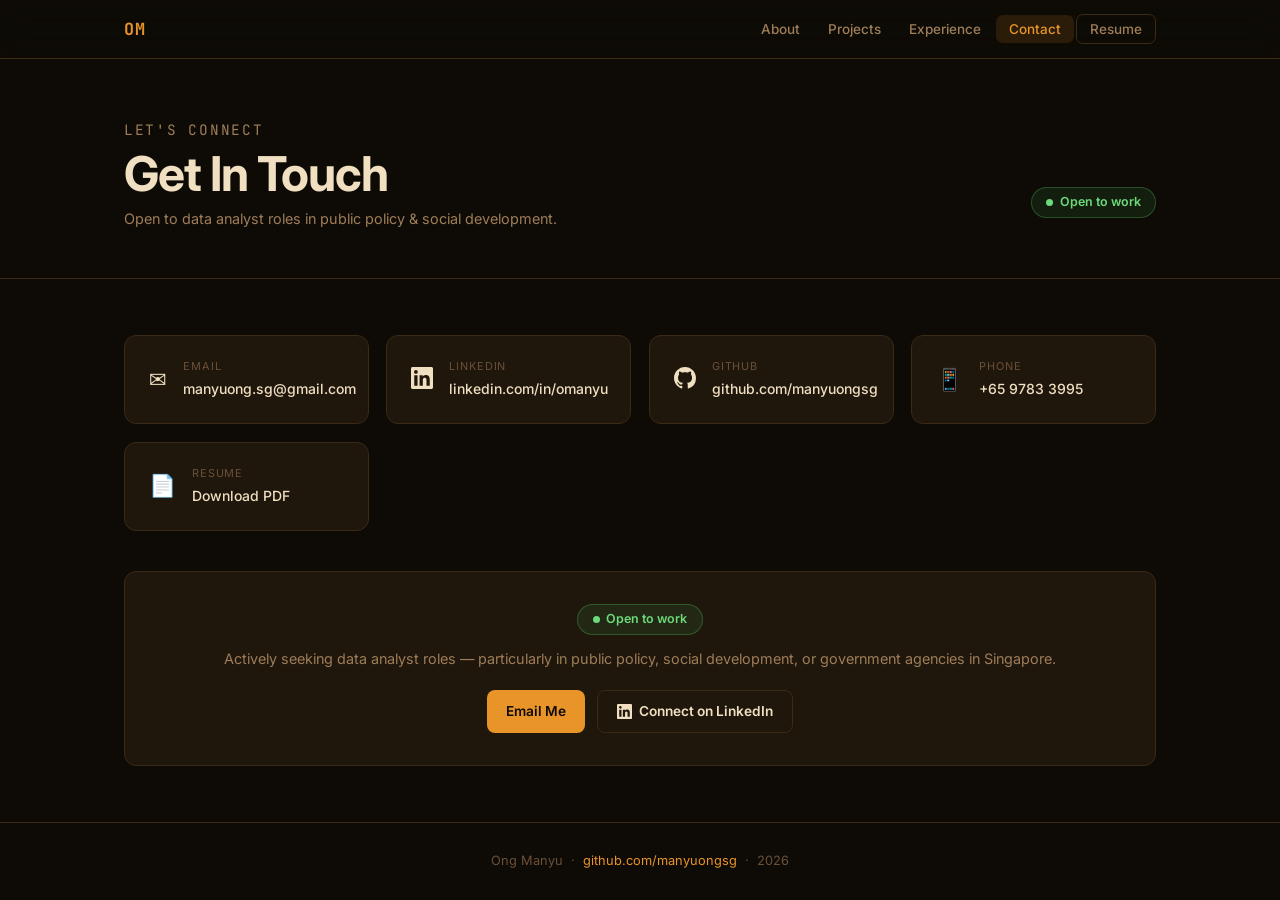
==== contact.html @ 85242d6a "major update: added different pages" ====
<!DOCTYPE html>
<html lang="en">
<head>
  <meta charset="UTF-8" />
  <meta name="viewport" content="width=device-width, initial-scale=1.0" />
  <title>Contact | Ong Manyu</title>
  <meta name="description" content="Get in touch with Ong Manyu — open to data analyst opportunities in Singapore." />
  <meta name="theme-color" content="#0e0b06" />
  <link rel="stylesheet" href="style.css" />
  <link rel="preconnect" href="https://fonts.googleapis.com" />
  <link href="https://fonts.googleapis.com/css2?family=Inter:wght@300;400;500;600;700&family=JetBrains+Mono:wght@400;500&display=swap" rel="stylesheet" />
</head>
<body>

  <!-- NAV -->
  <nav id="navbar">
    <div class="nav-inner">
      <a href="index.html" class="nav-logo">OM</a>
      <ul class="nav-links">
        <li><a href="index.html">About</a></li>
        <li><a href="projects.html">Projects</a></li>
        <li><a href="experience.html">Experience</a></li>
        <li><a href="contact.html">Contact</a></li>
        <li><a href="Ong_Manyu_Resume.pdf" target="_blank" rel="noopener" class="btn-nav-ghost">Resume</a></li>
      </ul>
      <button class="hamburger" id="hamburger" aria-label="Toggle menu">
        <span></span><span></span><span></span>
      </button>
    </div>
  </nav>

  <!-- PAGE HEADER -->
  <header class="page-header">
    <div class="container">
      <div>
        <p class="page-tag">Let's connect</p>
        <h1>Get In Touch</h1>
        <p>Open to data analyst roles in public policy &amp; social development.</p>
      </div>
      <div class="open-badge" style="align-self:flex-end;">Open to work</div>
    </div>
  </header>

  <!-- CONTACT CARDS -->
  <section class="page-section">
    <div class="container">
      <div class="contact-grid">

        <a href="mailto:manyuong.sg@gmail.com" class="contact-card">
          <div class="contact-icon">✉️</div>
          <div>
            <p class="contact-label">Email</p>
            <p class="contact-value">manyuong.sg@gmail.com</p>
          </div>
        </a>

        <a href="https://linkedin.com/in/omanyu" target="_blank" rel="noopener" class="contact-card">
          <div class="contact-icon">
            <svg width="22" height="22" viewBox="0 0 24 24" fill="currentColor"><path d="M20.447 20.452h-3.554v-5.569c0-1.328-.027-3.037-1.852-3.037-1.853 0-2.136 1.445-2.136 2.939v5.667H9.351V9h3.414v1.561h.046c.477-.9 1.637-1.85 3.37-1.85 3.601 0 4.267 2.37 4.267 5.455v6.286zM5.337 7.433a2.062 2.062 0 0 1-2.063-2.065 2.064 2.064 0 1 1 2.063 2.065zm1.782 13.019H3.555V9h3.564v11.452zM22.225 0H1.771C.792 0 0 .774 0 1.729v20.542C0 23.227.792 24 1.771 24h20.451C23.2 24 24 23.227 24 22.271V1.729C24 .774 23.2 0 22.222 0h.003z"/></svg>
          </div>
          <div>
            <p class="contact-label">LinkedIn</p>
            <p class="contact-value">linkedin.com/in/omanyu</p>
          </div>
        </a>

        <a href="https://github.com/manyuongsg" target="_blank" rel="noopener" class="contact-card">
          <div class="contact-icon">
            <svg width="22" height="22" viewBox="0 0 24 24" fill="currentColor"><path d="M12 0C5.37 0 0 5.37 0 12c0 5.31 3.435 9.795 8.205 11.385.6.105.825-.255.825-.57 0-.285-.015-1.23-.015-2.235-3.015.555-3.795-.735-4.035-1.41-.135-.345-.72-1.41-1.23-1.695-.42-.225-1.02-.78-.015-.795.945-.015 1.62.87 1.845 1.23 1.08 1.815 2.805 1.305 3.495.99.105-.78.42-1.305.765-1.605-2.67-.3-5.46-1.335-5.46-5.925 0-1.305.465-2.385 1.23-3.225-.12-.3-.54-1.53.12-3.18 0 0 1.005-.315 3.3 1.23.96-.27 1.98-.405 3-.405s2.04.135 3 .405c2.295-1.56 3.3-1.23 3.3-1.23.66 1.65.24 2.88.12 3.18.765.84 1.23 1.905 1.23 3.225 0 4.605-2.805 5.625-5.475 5.925.435.375.81 1.095.81 2.22 0 1.605-.015 2.895-.015 3.3 0 .315.225.69.825.57A12.02 12.02 0 0 0 24 12c0-6.63-5.37-12-12-12z"/></svg>
          </div>
          <div>
            <p class="contact-label">GitHub</p>
            <p class="contact-value">github.com/manyuongsg</p>
          </div>
        </a>

        <a href="tel:+6597833995" class="contact-card">
          <div class="contact-icon">📱</div>
          <div>
            <p class="contact-label">Phone</p>
            <p class="contact-value">+65 9783 3995</p>
          </div>
        </a>

        <a href="Ong_Manyu_Resume.pdf" target="_blank" rel="noopener" class="contact-card">
          <div class="contact-icon">📄</div>
          <div>
            <p class="contact-label">Resume</p>
            <p class="contact-value">Download PDF</p>
          </div>
        </a>

      </div>

      <!-- CTA -->
      <div class="contact-cta">
        <div class="open-badge">Open to work</div>
        <p>
          Actively seeking data analyst roles — particularly in public policy,
          social development, or government agencies in Singapore.
        </p>
        <div style="display:flex;gap:0.75rem;justify-content:center;flex-wrap:wrap;">
          <a href="mailto:manyuong.sg@gmail.com" class="btn btn-primary">Email Me</a>
          <a href="https://linkedin.com/in/omanyu" target="_blank" rel="noopener" class="btn btn-outline">
            <svg width="15" height="15" viewBox="0 0 24 24" fill="currentColor"><path d="M20.447 20.452h-3.554v-5.569c0-1.328-.027-3.037-1.852-3.037-1.853 0-2.136 1.445-2.136 2.939v5.667H9.351V9h3.414v1.561h.046c.477-.9 1.637-1.85 3.37-1.85 3.601 0 4.267 2.37 4.267 5.455v6.286zM5.337 7.433a2.062 2.062 0 0 1-2.063-2.065 2.064 2.064 0 1 1 2.063 2.065zm1.782 13.019H3.555V9h3.564v11.452zM22.225 0H1.771C.792 0 0 .774 0 1.729v20.542C0 23.227.792 24 1.771 24h20.451C23.2 24 24 23.227 24 22.271V1.729C24 .774 23.2 0 22.222 0h.003z"/></svg>
            Connect on LinkedIn
          </a>
        </div>
      </div>
    </div>
  </section>

  <footer>
    <p>Ong Manyu &nbsp;·&nbsp;
      <a href="https://github.com/manyuongsg" target="_blank" rel="noopener">github.com/manyuongsg</a>
      &nbsp;·&nbsp; <span id="footer-year"></span>
    </p>
  </footer>

  <script src="script.js"></script>
</body>
</html>
---- style.css ----
/* =============================================
   RESET & BASE
============================================= */
*, *::before, *::after { box-sizing: border-box; margin: 0; padding: 0; }

:root {
  --bg:          #0e0b06;
  --bg-surface:  #161009;
  --bg-card:     #1f160c;
  --border:      #3a2a16;
  --border-hover:#6a4a28;
  --accent:      #e89428;
  --accent-glow: rgba(232,148,40,0.13);
  --accent2:     #d05a20;
  --accent-grad: linear-gradient(135deg, #e89428, #d05a20);
  --text:        #f0dfc0;
  --text-muted:  #9e7d58;
  --text-dim:    #6b5038;
  --radius:      12px;
  --shadow:      0 8px 32px rgba(0,0,0,0.55);
  --transition:  0.22s ease;
}

html { scroll-behavior: smooth; font-size: 16px; }

body {
  font-family: 'Inter', system-ui, sans-serif;
  background: var(--bg);
  color: var(--text);
  line-height: 1.6;
  overflow-x: hidden;
}

a { color: inherit; text-decoration: none; }
ul { list-style: none; }

.container {
  max-width: 1080px;
  margin: 0 auto;
  padding: 0 1.5rem;
}

/* =============================================
   NAV
============================================= */
#navbar {
  position: fixed;
  top: 0; left: 0; right: 0;
  z-index: 100;
  background: rgba(14,11,6,0.82);
  backdrop-filter: blur(14px);
  border-bottom: 1px solid var(--border);
  transition: background var(--transition);
}
#navbar.scrolled { background: rgba(14,11,6,0.97); }

.nav-inner {
  max-width: 1080px;
  margin: 0 auto;
  padding: 0 1.5rem;
  height: 58px;
  display: flex;
  align-items: center;
  justify-content: space-between;
}

.nav-logo {
  font-family: 'JetBrains Mono', monospace;
  font-weight: 700;
  font-size: 1.05rem;
  color: var(--accent);
  letter-spacing: 0.06em;
}

.nav-links {
  display: flex;
  align-items: center;
  gap: 0.15rem;
}

.nav-links a {
  padding: 0.38rem 0.8rem;
  border-radius: 7px;
  font-size: 0.845rem;
  font-weight: 500;
  color: var(--text-muted);
  transition: color var(--transition), background var(--transition);
}
.nav-links a:hover { color: var(--text); background: var(--bg-card); }
.nav-links a.active {
  color: var(--accent);
  background: var(--accent-glow);
}

.btn-nav {
  background: var(--accent) !important;
  color: var(--bg) !important;
  font-weight: 700 !important;
  padding: 0.38rem 1rem !important;
}
.btn-nav:hover { opacity: 0.85 !important; }

.btn-nav-ghost {
  border: 1px solid var(--border) !important;
  color: var(--text-muted) !important;
}
.btn-nav-ghost:hover {
  border-color: var(--accent) !important;
  color: var(--accent) !important;
  background: transparent !important;
}

.hamburger {
  display: none;
  flex-direction: column;
  gap: 5px;
  background: none;
  border: none;
  cursor: pointer;
  padding: 4px;
}
.hamburger span {
  display: block;
  width: 22px; height: 2px;
  background: var(--text);
  border-radius: 2px;
  transition: transform var(--transition), opacity var(--transition);
}
.hamburger.open span:nth-child(1) { transform: translateY(7px) rotate(45deg); }
.hamburger.open span:nth-child(2) { opacity: 0; }
.hamburger.open span:nth-child(3) { transform: translateY(-7px) rotate(-45deg); }

/* =============================================
   PAGE HEADER (non-hero pages)
============================================= */
.page-header {
  padding: 7rem 0 3rem;
  border-bottom: 1px solid var(--border);
}
.page-header .container { display: flex; align-items: flex-end; justify-content: space-between; gap: 1rem; flex-wrap: wrap; }
.page-tag {
  font-family: 'JetBrains Mono', monospace;
  font-size: 0.78rem;
  color: var(--accent);
  letter-spacing: 0.12em;
  text-transform: uppercase;
  margin-bottom: 0.4rem;
}
.page-header h1 {
  font-size: clamp(2rem, 5vw, 3rem);
  font-weight: 700;
  letter-spacing: -0.02em;
  line-height: 1.1;
}
.page-header p {
  color: var(--text-muted);
  font-size: 0.9rem;
  margin-top: 0.4rem;
  max-width: 480px;
}

/* =============================================
   HERO
============================================= */
#hero {
  min-height: 100vh;
  display: flex;
  align-items: center;
  padding: 74px 1.5rem 4rem;
  max-width: 1080px;
  margin: 0 auto;
  gap: 3rem;
}

.hero-content { flex: 1; }
.hero-visual {
  flex: 0 0 300px;
  display: flex;
  align-items: center;
  justify-content: center;
  position: relative;
}

.hero-eyebrow {
  font-family: 'JetBrains Mono', monospace;
  color: var(--accent);
  font-size: 0.88rem;
  margin-bottom: 0.5rem;
  letter-spacing: 0.04em;
}
.hero-name {
  font-size: clamp(2.6rem, 6vw, 4rem);
  font-weight: 700;
  line-height: 1.08;
  letter-spacing: -0.025em;
  margin-bottom: 0.7rem;
}
.hero-title {
  font-size: clamp(1rem, 2.5vw, 1.35rem);
  font-weight: 400;
  color: var(--text-muted);
  margin-bottom: 1.2rem;
  min-height: 2em;
}
.cursor { animation: blink 1s step-end infinite; color: var(--accent); }
@keyframes blink { 50% { opacity: 0; } }

.hero-tagline {
  color: var(--text-muted);
  font-size: 0.95rem;
  max-width: 480px;
  margin-bottom: 2rem;
  line-height: 1.6;
}

.hero-actions {
  display: flex;
  gap: 0.6rem;
  flex-wrap: wrap;
  margin-bottom: 2.5rem;
}

/* Buttons */
.btn {
  display: inline-flex;
  align-items: center;
  gap: 0.45rem;
  padding: 0.6rem 1.2rem;
  border-radius: 8px;
  font-weight: 600;
  font-size: 0.855rem;
  transition: all var(--transition);
  cursor: pointer;
  border: none;
  white-space: nowrap;
}
.btn-primary { background: var(--accent); color: var(--bg); }
.btn-primary:hover { transform: translateY(-2px); box-shadow: 0 6px 20px var(--accent-glow); filter: brightness(1.08); }
.btn-outline { background: transparent; color: var(--text); border: 1px solid var(--border); }
.btn-outline:hover { border-color: var(--accent); color: var(--accent); transform: translateY(-2px); }
.btn-ghost { background: transparent; color: var(--text-muted); border: 1px solid transparent; }
.btn-ghost:hover { color: var(--accent2); border-color: var(--accent2); transform: translateY(-2px); }

/* Stats row */
.hero-stats {
  display: flex;
  align-items: center;
  gap: 1.4rem;
}
.stat { text-align: center; }
.stat-num { display: block; font-size: 1.5rem; font-weight: 700; color: var(--accent); font-family: 'JetBrains Mono', monospace; }
.stat-label { font-size: 0.7rem; color: var(--text-dim); letter-spacing: 0.04em; }
.stat-div { width: 1px; height: 32px; background: var(--border); }

/* Avatar */
.avatar-ring {
  width: 200px; height: 200px;
  border-radius: 50%;
  background: var(--accent-grad);
  padding: 3px;
  display: flex;
  align-items: center;
  justify-content: center;
}
.avatar-initials {
  width: 100%; height: 100%;
  border-radius: 50%;
  background: var(--bg-surface);
  display: flex;
  align-items: center;
  justify-content: center;
  font-size: 2.8rem;
  font-weight: 700;
  color: var(--accent);
  letter-spacing: 0.04em;
}

.floating-tag {
  position: absolute;
  background: var(--bg-card);
  border: 1px solid var(--border);
  border-radius: 8px;
  padding: 0.3rem 0.7rem;
  font-size: 0.75rem;
  color: var(--accent);
  animation: float 4s ease-in-out infinite;
  white-space: nowrap;
}
.floating-tag code { font-family: 'JetBrains Mono', monospace; }
.tag-1 { top: 8%;   left: -8%;  animation-delay: 0s; }
.tag-2 { top: 22%;  right: -4%; animation-delay: 0.7s; }
.tag-3 { bottom: 22%; left: -14%; animation-delay: 1.5s; }
.tag-4 { bottom: 8%;  right: -6%; animation-delay: 2.2s; }

@keyframes float {
  0%, 100% { transform: translateY(0); }
  50%       { transform: translateY(-9px); }
}

/* =============================================
   SECTIONS
============================================= */
section { padding: 4.5rem 0; }
section.alt { background: var(--bg-surface); }
.page-section { padding: 3.5rem 0; }
.page-section.alt { background: var(--bg-surface); }

.section-label {
  font-family: 'JetBrains Mono', monospace;
  font-size: 0.72rem;
  text-transform: uppercase;
  letter-spacing: 0.12em;
  color: var(--accent);
  margin-bottom: 0.5rem;
}
.section-title {
  font-size: clamp(1.4rem, 3.5vw, 1.9rem);
  font-weight: 700;
  letter-spacing: -0.015em;
  margin-bottom: 2rem;
}
.section-title span {
  background: var(--accent-grad);
  -webkit-background-clip: text;
  -webkit-text-fill-color: transparent;
  background-clip: text;
}

/* =============================================
   ABOUT CARDS
============================================= */
.about-grid {
  display: grid;
  grid-template-columns: 1fr 1fr;
  gap: 2.5rem;
}
.about-text p { color: var(--text-muted); margin-bottom: 0.9rem; font-size: 0.93rem; }
.about-text strong { color: var(--text); }

.info-cards { display: flex; flex-direction: column; gap: 0.75rem; }
.info-card {
  display: flex;
  align-items: center;
  gap: 0.9rem;
  background: var(--bg-card);
  border: 1px solid var(--border);
  border-radius: 10px;
  padding: 0.9rem 1.1rem;
  transition: border-color var(--transition), transform var(--transition);
}
.info-card:hover { border-color: var(--border-hover); transform: translateX(4px); }
.info-icon { font-size: 1.2rem; flex-shrink: 0; }
.info-label { font-size: 0.68rem; color: var(--text-dim); letter-spacing: 0.06em; text-transform: uppercase; margin-bottom: 0.1rem; }
.info-value { font-size: 0.855rem; font-weight: 500; color: var(--text); }

/* =============================================
   SKILLS
============================================= */
.skills-grid {
  display: grid;
  grid-template-columns: repeat(auto-fit, minmax(220px, 1fr));
  gap: 1.1rem;
}
.skill-group {
  background: var(--bg-card);
  border: 1px solid var(--border);
  border-radius: var(--radius);
  padding: 1.25rem;
  transition: border-color var(--transition), transform var(--transition);
}
.skill-group:hover { border-color: var(--border-hover); transform: translateY(-2px); }
.skill-group-title {
  font-size: 0.7rem;
  text-transform: uppercase;
  letter-spacing: 0.11em;
  color: var(--accent);
  margin-bottom: 0.85rem;
  font-family: 'JetBrains Mono', monospace;
}
.skill-tags { display: flex; flex-wrap: wrap; gap: 0.4rem; }
.skill-tag {
  background: var(--accent-glow);
  color: var(--accent);
  border: 1px solid rgba(232,148,40,0.25);
  border-radius: 5px;
  padding: 0.2rem 0.55rem;
  font-size: 0.75rem;
  font-weight: 500;
}

/* =============================================
   PROJECTS
============================================= */
.projects-grid {
  display: grid;
  grid-template-columns: repeat(auto-fit, minmax(290px, 1fr));
  gap: 1.25rem;
  padding: 2rem 0;
}
.project-card {
  background: var(--bg-card);
  border: 1px solid var(--border);
  border-radius: var(--radius);
  padding: 1.6rem;
  display: flex;
  flex-direction: column;
  gap: 0.9rem;
  transition: border-color var(--transition), transform var(--transition), box-shadow var(--transition);
  position: relative;
  overflow: hidden;
}
.project-card::after {
  content: '';
  position: absolute;
  top: 0; left: 0; right: 0;
  height: 2px;
  background: transparent;
  transition: background var(--transition);
}
.project-card:hover { border-color: var(--border-hover); transform: translateY(-4px); box-shadow: var(--shadow); }
.project-card:hover::after { background: var(--accent-grad); }

.project-card.featured { grid-column: 1 / -1; }
.project-card.featured { border-color: rgba(232,148,40,0.3); }
.project-card.featured::after { background: var(--accent-grad); }

.project-badge {
  display: inline-flex;
  align-items: center;
  gap: 0.35rem;
  background: var(--accent);
  color: var(--bg);
  font-size: 0.66rem;
  font-weight: 700;
  text-transform: uppercase;
  letter-spacing: 0.1em;
  padding: 0.18rem 0.55rem;
  border-radius: 4px;
  width: fit-content;
}

.project-meta {
  display: flex;
  justify-content: space-between;
  align-items: flex-start;
  gap: 1rem;
}
.project-meta h3 { font-size: 1rem; font-weight: 600; line-height: 1.3; }
.project-date {
  font-size: 0.72rem;
  color: var(--text-dim);
  white-space: nowrap;
  font-family: 'JetBrains Mono', monospace;
  padding-top: 0.1rem;
}

.project-desc { color: var(--text-muted); font-size: 0.875rem; line-height: 1.55; }
.project-desc strong { color: var(--text); }

.project-metric {
  display: flex;
  gap: 0.75rem;
  flex-wrap: wrap;
}
.metric-pill {
  display: inline-flex;
  align-items: center;
  gap: 0.3rem;
  background: rgba(232,148,40,0.08);
  border: 1px solid rgba(232,148,40,0.2);
  color: var(--accent);
  border-radius: 20px;
  padding: 0.18rem 0.65rem;
  font-size: 0.75rem;
  font-weight: 600;
  font-family: 'JetBrains Mono', monospace;
}

.project-stack {
  display: flex;
  flex-wrap: wrap;
  gap: 0.35rem;
  margin-top: auto;
}
.project-stack span {
  background: var(--bg-surface);
  border: 1px solid var(--border);
  border-radius: 4px;
  padding: 0.18rem 0.5rem;
  font-size: 0.7rem;
  color: var(--text-muted);
  font-family: 'JetBrains Mono', monospace;
}

.project-links { display: flex; gap: 0.6rem; }
.project-link {
  display: inline-flex;
  align-items: center;
  gap: 0.35rem;
  font-size: 0.8rem;
  color: var(--accent);
  border: 1px solid rgba(232,148,40,0.35);
  border-radius: 6px;
  padding: 0.3rem 0.75rem;
  transition: background var(--transition), transform var(--transition);
}
.project-link:hover { background: var(--accent-glow); transform: translateY(-2px); }

/* =============================================
   TIMELINE
============================================= */
.timeline {
  position: relative;
  padding-left: 1.75rem;
}
.timeline::before {
  content: '';
  position: absolute;
  left: 5px; top: 6px; bottom: 6px;
  width: 2px;
  background: var(--border);
}
.timeline-item {
  position: relative;
  margin-bottom: 2rem;
}
.timeline-dot {
  position: absolute;
  left: -1.75rem;
  top: 0.3rem;
  width: 12px; height: 12px;
  border-radius: 50%;
  background: var(--accent);
  border: 2px solid var(--bg);
  box-shadow: 0 0 0 2px var(--accent);
}
.timeline-content {
  background: var(--bg-card);
  border: 1px solid var(--border);
  border-radius: var(--radius);
  padding: 1.35rem 1.5rem;
  transition: border-color var(--transition);
}
.timeline-content:hover { border-color: var(--border-hover); }

.timeline-header {
  display: flex;
  justify-content: space-between;
  align-items: flex-start;
  gap: 1rem;
  margin-bottom: 0.75rem;
}
.timeline-header h3 { font-size: 0.97rem; font-weight: 600; }
.timeline-org { color: var(--accent); font-size: 0.82rem; margin-top: 0.15rem; }
.timeline-date {
  font-size: 0.72rem;
  color: var(--text-dim);
  font-family: 'JetBrains Mono', monospace;
  white-space: nowrap;
  padding-top: 0.1rem;
}
.timeline-content ul {
  list-style: disc;
  padding-left: 1.1rem;
  display: flex;
  flex-direction: column;
  gap: 0.35rem;
}
.timeline-content li { color: var(--text-muted); font-size: 0.855rem; }

/* =============================================
   EDUCATION
============================================= */
.edu-grid {
  display: grid;
  grid-template-columns: repeat(auto-fit, minmax(230px, 1fr));
  gap: 1rem;
}
.edu-card {
  display: flex;
  align-items: flex-start;
  gap: 0.9rem;
  background: var(--bg-card);
  border: 1px solid var(--border);
  border-radius: var(--radius);
  padding: 1.25rem;
  transition: border-color var(--transition), transform var(--transition);
}
.edu-card:hover { border-color: var(--border-hover); transform: translateY(-3px); }
.edu-icon { font-size: 1.4rem; flex-shrink: 0; }
.edu-card h3 { font-size: 0.86rem; font-weight: 600; margin-bottom: 0.2rem; line-height: 1.35; }
.edu-org { color: var(--accent); font-size: 0.78rem; }
.edu-date { color: var(--text-dim); font-size: 0.72rem; margin-top: 0.15rem; font-family: 'JetBrains Mono', monospace; }

/* =============================================
   CONTACT
============================================= */
.contact-grid {
  display: grid;
  grid-template-columns: repeat(auto-fit, minmax(240px, 1fr));
  gap: 1.1rem;
}
.contact-card {
  display: flex;
  align-items: center;
  gap: 1rem;
  background: var(--bg-card);
  border: 1px solid var(--border);
  border-radius: var(--radius);
  padding: 1.4rem 1.5rem;
  transition: border-color var(--transition), transform var(--transition), box-shadow var(--transition);
  color: var(--text);
}
.contact-card:hover {
  border-color: var(--accent);
  transform: translateY(-3px);
  box-shadow: var(--shadow);
}
.contact-icon { font-size: 1.35rem; flex-shrink: 0; line-height: 1; }
.contact-label { font-size: 0.68rem; color: var(--text-dim); text-transform: uppercase; letter-spacing: 0.08em; margin-bottom: 0.15rem; }
.contact-value { font-size: 0.875rem; font-weight: 500; color: var(--text); }
.contact-card:hover .contact-value { color: var(--accent); }

.contact-cta {
  margin-top: 2.5rem;
  padding: 2rem;
  background: var(--bg-card);
  border: 1px solid var(--border);
  border-radius: var(--radius);
  text-align: center;
}
.contact-cta p { color: var(--text-muted); font-size: 0.9rem; margin-bottom: 1.25rem; }
.open-badge {
  display: inline-flex;
  align-items: center;
  gap: 0.4rem;
  background: rgba(80,200,100,0.1);
  border: 1px solid rgba(80,200,100,0.3);
  color: #6bda7a;
  border-radius: 20px;
  padding: 0.3rem 0.9rem;
  font-size: 0.78rem;
  font-weight: 600;
  margin-bottom: 0.75rem;
}
.open-badge::before {
  content: '';
  width: 7px; height: 7px;
  border-radius: 50%;
  background: #6bda7a;
  animation: pulse-dot 1.6s ease-in-out infinite;
}
@keyframes pulse-dot {
  0%, 100% { opacity: 1; transform: scale(1); }
  50%       { opacity: 0.4; transform: scale(0.7); }
}

/* =============================================
   FOOTER
============================================= */
footer {
  text-align: center;
  padding: 1.75rem 1.5rem;
  border-top: 1px solid var(--border);
  color: var(--text-dim);
  font-size: 0.8rem;
}
footer a { color: var(--accent); }
footer a:hover { text-decoration: underline; }

/* =============================================
   SCROLL REVEAL
============================================= */
.reveal {
  opacity: 0;
  transform: translateY(24px);
  transition: opacity 0.55s ease, transform 0.55s ease;
}
.reveal.visible { opacity: 1; transform: none; }

/* =============================================
   DIVIDER
============================================= */
.section-divider {
  height: 1px;
  background: var(--border);
  margin: 0;
}

/* =============================================
   RESPONSIVE
============================================= */
@media (max-width: 768px) {
  .nav-links {
    display: none;
    flex-direction: column;
    position: absolute;
    top: 58px; left: 0; right: 0;
    background: var(--bg-surface);
    border-bottom: 1px solid var(--border);
    padding: 0.75rem 1rem;
    gap: 0.2rem;
  }
  .nav-links.open { display: flex; }
  .hamburger { display: flex; }

  #hero {
    flex-direction: column-reverse;
    min-height: auto;
    padding-top: 84px;
    gap: 1.75rem;
  }
  .hero-visual { flex: none; width: 100%; }
  .avatar-ring { width: 150px; height: 150px; }
  .avatar-initials { font-size: 2.4rem; }
  .floating-tag { display: none; }

  .about-grid { grid-template-columns: 1fr; }
  .project-card.featured { grid-column: auto; }
  .timeline-header { flex-direction: column; gap: 0.2rem; }
  .page-header .container { flex-direction: column; align-items: flex-start; }
}

@media (max-width: 480px) {
  .hero-stats { gap: 1rem; }
  .stat-num { font-size: 1.3rem; }
  .hero-actions { gap: 0.5rem; }
  .btn { font-size: 0.82rem; padding: 0.55rem 1rem; }
}
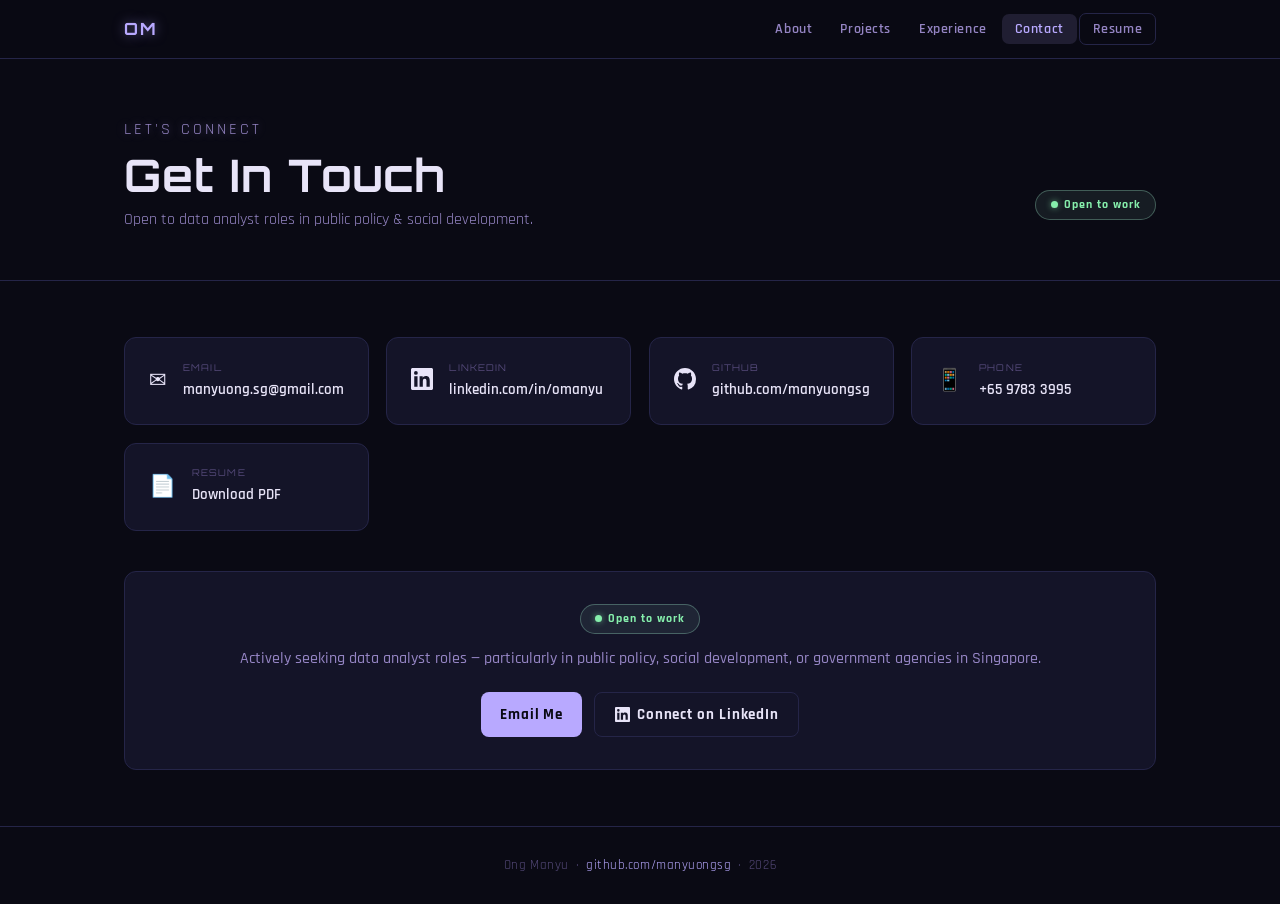
==== commit 7924ec93: "updates on css" ====
--- a/contact.html
+++ b/contact.html
@@ -8,7 +8,7 @@
   <meta name="theme-color" content="#0e0b06" />
   <link rel="stylesheet" href="style.css" />
   <link rel="preconnect" href="https://fonts.googleapis.com" />
-  <link href="https://fonts.googleapis.com/css2?family=Inter:wght@300;400;500;600;700&family=JetBrains+Mono:wght@400;500&display=swap" rel="stylesheet" />
+  <link href="https://fonts.googleapis.com/css2?family=Orbitron:wght@400;500;700;900&family=Rajdhani:wght@400;500;600;700&family=JetBrains+Mono:wght@400;500&display=swap" rel="stylesheet" />
 </head>
 <body>
 
--- a/style.css
+++ b/style.css
@@ -4,27 +4,27 @@
 *, *::before, *::after { box-sizing: border-box; margin: 0; padding: 0; }
 
 :root {
-  --bg:          #0e0b06;
-  --bg-surface:  #161009;
-  --bg-card:     #1f160c;
-  --border:      #3a2a16;
-  --border-hover:#6a4a28;
-  --accent:      #e89428;
-  --accent-glow: rgba(232,148,40,0.13);
-  --accent2:     #d05a20;
-  --accent-grad: linear-gradient(135deg, #e89428, #d05a20);
-  --text:        #f0dfc0;
-  --text-muted:  #9e7d58;
-  --text-dim:    #6b5038;
+  --bg:          #0a0a14;
+  --bg-surface:  #0f0f1e;
+  --bg-card:     #141428;
+  --border:      #252548;
+  --border-hover:#5a3a9a;
+  --accent:      #b8a9ff;
+  --accent-glow: rgba(184,169,255,0.13);
+  --accent2:     #ff9ed8;
+  --accent-grad: linear-gradient(135deg, #b8a9ff, #ff9ed8);
+  --text:        #e8e4f8;
+  --text-muted:  #9585c4;
+  --text-dim:    #554a7a;
   --radius:      12px;
-  --shadow:      0 8px 32px rgba(0,0,0,0.55);
+  --shadow:      0 8px 32px rgba(0,0,0,0.7);
   --transition:  0.22s ease;
 }
 
 html { scroll-behavior: smooth; font-size: 16px; }
 
 body {
-  font-family: 'Inter', system-ui, sans-serif;
+  font-family: 'Rajdhani', system-ui, sans-serif;
   background: var(--bg);
   color: var(--text);
   line-height: 1.6;
@@ -47,12 +47,12 @@
   position: fixed;
   top: 0; left: 0; right: 0;
   z-index: 100;
-  background: rgba(14,11,6,0.82);
+  background: rgba(10,10,20,0.82);
   backdrop-filter: blur(14px);
   border-bottom: 1px solid var(--border);
   transition: background var(--transition);
 }
-#navbar.scrolled { background: rgba(14,11,6,0.97); }
+#navbar.scrolled { background: rgba(10,10,20,0.97); }
 
 .nav-inner {
   max-width: 1080px;
@@ -65,11 +65,12 @@
 }
 
 .nav-logo {
-  font-family: 'JetBrains Mono', monospace;
+  font-family: 'Orbitron', sans-serif;
   font-weight: 700;
   font-size: 1.05rem;
   color: var(--accent);
-  letter-spacing: 0.06em;
+  letter-spacing: 0.1em;
+  text-shadow: 0 0 12px rgba(184,169,255,0.5);
 }
 
 .nav-links {
@@ -81,9 +82,11 @@
 .nav-links a {
   padding: 0.38rem 0.8rem;
   border-radius: 7px;
-  font-size: 0.845rem;
-  font-weight: 500;
+  font-size: 0.9rem;
+  font-weight: 600;
   color: var(--text-muted);
+  font-family: 'Rajdhani', sans-serif;
+  letter-spacing: 0.04em;
   transition: color var(--transition), background var(--transition);
 }
 .nav-links a:hover { color: var(--text); background: var(--bg-card); }
@@ -139,22 +142,25 @@
 }
 .page-header .container { display: flex; align-items: flex-end; justify-content: space-between; gap: 1rem; flex-wrap: wrap; }
 .page-tag {
-  font-family: 'JetBrains Mono', monospace;
-  font-size: 0.78rem;
-  color: var(--accent);
-  letter-spacing: 0.12em;
+  font-family: 'Orbitron', sans-serif;
+  font-size: 0.65rem;
+  color: var(--accent);
+  letter-spacing: 0.2em;
   text-transform: uppercase;
   margin-bottom: 0.4rem;
+  text-shadow: 0 0 10px rgba(184,169,255,0.4);
 }
 .page-header h1 {
-  font-size: clamp(2rem, 5vw, 3rem);
+  font-family: 'Orbitron', sans-serif;
+  font-size: clamp(1.8rem, 5vw, 2.8rem);
   font-weight: 700;
-  letter-spacing: -0.02em;
-  line-height: 1.1;
+  letter-spacing: 0.02em;
+  line-height: 1.15;
 }
 .page-header p {
   color: var(--text-muted);
-  font-size: 0.9rem;
+  font-size: 0.97rem;
+  font-family: 'Rajdhani', sans-serif;
   margin-top: 0.4rem;
   max-width: 480px;
 }
@@ -182,35 +188,45 @@
 }
 
 .hero-eyebrow {
-  font-family: 'JetBrains Mono', monospace;
-  color: var(--accent);
-  font-size: 0.88rem;
+  font-family: 'Orbitron', sans-serif;
+  color: var(--accent);
+  font-size: 0.72rem;
   margin-bottom: 0.5rem;
-  letter-spacing: 0.04em;
+  letter-spacing: 0.2em;
+  text-shadow: 0 0 10px rgba(184,169,255,0.4);
 }
 .hero-name {
-  font-size: clamp(2.6rem, 6vw, 4rem);
-  font-weight: 700;
-  line-height: 1.08;
-  letter-spacing: -0.025em;
+  font-family: 'Orbitron', sans-serif;
+  font-size: clamp(2rem, 5.5vw, 3.4rem);
+  font-weight: 900;
+  line-height: 1.1;
+  letter-spacing: 0.02em;
   margin-bottom: 0.7rem;
+  background: var(--accent-grad);
+  -webkit-background-clip: text;
+  -webkit-text-fill-color: transparent;
+  background-clip: text;
 }
 .hero-title {
-  font-size: clamp(1rem, 2.5vw, 1.35rem);
-  font-weight: 400;
+  font-family: 'Rajdhani', sans-serif;
+  font-size: clamp(1rem, 2.5vw, 1.3rem);
+  font-weight: 600;
   color: var(--text-muted);
   margin-bottom: 1.2rem;
   min-height: 2em;
+  letter-spacing: 0.05em;
 }
 .cursor { animation: blink 1s step-end infinite; color: var(--accent); }
 @keyframes blink { 50% { opacity: 0; } }
 
 .hero-tagline {
   color: var(--text-muted);
-  font-size: 0.95rem;
+  font-size: 1rem;
+  font-family: 'Rajdhani', sans-serif;
   max-width: 480px;
   margin-bottom: 2rem;
   line-height: 1.6;
+  font-weight: 500;
 }
 
 .hero-actions {
@@ -227,17 +243,19 @@
   gap: 0.45rem;
   padding: 0.6rem 1.2rem;
   border-radius: 8px;
-  font-weight: 600;
-  font-size: 0.855rem;
+  font-family: 'Rajdhani', sans-serif;
+  font-weight: 700;
+  font-size: 0.95rem;
+  letter-spacing: 0.06em;
   transition: all var(--transition);
   cursor: pointer;
   border: none;
   white-space: nowrap;
 }
 .btn-primary { background: var(--accent); color: var(--bg); }
-.btn-primary:hover { transform: translateY(-2px); box-shadow: 0 6px 20px var(--accent-glow); filter: brightness(1.08); }
+.btn-primary:hover { transform: translateY(-2px); box-shadow: 0 6px 24px rgba(184,169,255,0.4); filter: brightness(1.08); }
 .btn-outline { background: transparent; color: var(--text); border: 1px solid var(--border); }
-.btn-outline:hover { border-color: var(--accent); color: var(--accent); transform: translateY(-2px); }
+.btn-outline:hover { border-color: var(--accent); color: var(--accent); transform: translateY(-2px); box-shadow: 0 0 14px rgba(184,169,255,0.15); }
 .btn-ghost { background: transparent; color: var(--text-muted); border: 1px solid transparent; }
 .btn-ghost:hover { color: var(--accent2); border-color: var(--accent2); transform: translateY(-2px); }
 
@@ -248,8 +266,8 @@
   gap: 1.4rem;
 }
 .stat { text-align: center; }
-.stat-num { display: block; font-size: 1.5rem; font-weight: 700; color: var(--accent); font-family: 'JetBrains Mono', monospace; }
-.stat-label { font-size: 0.7rem; color: var(--text-dim); letter-spacing: 0.04em; }
+.stat-num { display: block; font-size: 1.5rem; font-weight: 700; color: var(--accent); font-family: 'Orbitron', sans-serif; text-shadow: 0 0 14px rgba(184,169,255,0.4); }
+.stat-label { font-size: 0.72rem; color: var(--text-dim); letter-spacing: 0.08em; font-family: 'Rajdhani', sans-serif; font-weight: 600; text-transform: uppercase; }
 .stat-div { width: 1px; height: 32px; background: var(--border); }
 
 /* Avatar */
@@ -261,6 +279,7 @@
   display: flex;
   align-items: center;
   justify-content: center;
+  box-shadow: 0 0 30px rgba(184,169,255,0.25);
 }
 .avatar-initials {
   width: 100%; height: 100%;
@@ -269,10 +288,12 @@
   display: flex;
   align-items: center;
   justify-content: center;
-  font-size: 2.8rem;
-  font-weight: 700;
-  color: var(--accent);
-  letter-spacing: 0.04em;
+  font-family: 'Orbitron', sans-serif;
+  font-size: 2.4rem;
+  font-weight: 900;
+  color: var(--accent);
+  letter-spacing: 0.08em;
+  text-shadow: 0 0 16px rgba(184,169,255,0.5);
 }
 
 .floating-tag {
@@ -281,12 +302,13 @@
   border: 1px solid var(--border);
   border-radius: 8px;
   padding: 0.3rem 0.7rem;
-  font-size: 0.75rem;
+  font-size: 0.72rem;
   color: var(--accent);
   animation: float 4s ease-in-out infinite;
   white-space: nowrap;
-}
-.floating-tag code { font-family: 'JetBrains Mono', monospace; }
+  box-shadow: 0 0 10px rgba(184,169,255,0.1);
+}
+.floating-tag code { font-family: 'Orbitron', sans-serif; font-size: 0.65rem; letter-spacing: 0.06em; }
 .tag-1 { top: 8%;   left: -8%;  animation-delay: 0s; }
 .tag-2 { top: 22%;  right: -4%; animation-delay: 0.7s; }
 .tag-3 { bottom: 22%; left: -14%; animation-delay: 1.5s; }
@@ -306,17 +328,19 @@
 .page-section.alt { background: var(--bg-surface); }
 
 .section-label {
-  font-family: 'JetBrains Mono', monospace;
-  font-size: 0.72rem;
+  font-family: 'Orbitron', sans-serif;
+  font-size: 0.6rem;
   text-transform: uppercase;
-  letter-spacing: 0.12em;
+  letter-spacing: 0.22em;
   color: var(--accent);
   margin-bottom: 0.5rem;
+  text-shadow: 0 0 10px rgba(184,169,255,0.35);
 }
 .section-title {
-  font-size: clamp(1.4rem, 3.5vw, 1.9rem);
+  font-family: 'Orbitron', sans-serif;
+  font-size: clamp(1.3rem, 3.5vw, 1.75rem);
   font-weight: 700;
-  letter-spacing: -0.015em;
+  letter-spacing: 0.02em;
   margin-bottom: 2rem;
 }
 .section-title span {
@@ -334,7 +358,7 @@
   grid-template-columns: 1fr 1fr;
   gap: 2.5rem;
 }
-.about-text p { color: var(--text-muted); margin-bottom: 0.9rem; font-size: 0.93rem; }
+.about-text p { color: var(--text-muted); margin-bottom: 0.9rem; font-size: 1rem; font-family: 'Rajdhani', sans-serif; font-weight: 500; }
 .about-text strong { color: var(--text); }
 
 .info-cards { display: flex; flex-direction: column; gap: 0.75rem; }
@@ -346,12 +370,12 @@
   border: 1px solid var(--border);
   border-radius: 10px;
   padding: 0.9rem 1.1rem;
-  transition: border-color var(--transition), transform var(--transition);
-}
-.info-card:hover { border-color: var(--border-hover); transform: translateX(4px); }
+  transition: border-color var(--transition), transform var(--transition), box-shadow var(--transition);
+}
+.info-card:hover { border-color: var(--accent); transform: translateX(4px); box-shadow: 0 0 14px rgba(184,169,255,0.1); }
 .info-icon { font-size: 1.2rem; flex-shrink: 0; }
-.info-label { font-size: 0.68rem; color: var(--text-dim); letter-spacing: 0.06em; text-transform: uppercase; margin-bottom: 0.1rem; }
-.info-value { font-size: 0.855rem; font-weight: 500; color: var(--text); }
+.info-label { font-family: 'Orbitron', sans-serif; font-size: 0.58rem; color: var(--text-dim); letter-spacing: 0.12em; text-transform: uppercase; margin-bottom: 0.1rem; }
+.info-value { font-size: 0.93rem; font-weight: 600; color: var(--text); font-family: 'Rajdhani', sans-serif; }
 
 /* =============================================
    SKILLS
@@ -366,26 +390,29 @@
   border: 1px solid var(--border);
   border-radius: var(--radius);
   padding: 1.25rem;
-  transition: border-color var(--transition), transform var(--transition);
-}
-.skill-group:hover { border-color: var(--border-hover); transform: translateY(-2px); }
+  transition: border-color var(--transition), transform var(--transition), box-shadow var(--transition);
+}
+.skill-group:hover { border-color: var(--accent); transform: translateY(-2px); box-shadow: 0 0 16px rgba(184,169,255,0.1); }
 .skill-group-title {
-  font-size: 0.7rem;
+  font-family: 'Orbitron', sans-serif;
+  font-size: 0.6rem;
   text-transform: uppercase;
-  letter-spacing: 0.11em;
+  letter-spacing: 0.16em;
   color: var(--accent);
   margin-bottom: 0.85rem;
-  font-family: 'JetBrains Mono', monospace;
+  text-shadow: 0 0 8px rgba(184,169,255,0.3);
 }
 .skill-tags { display: flex; flex-wrap: wrap; gap: 0.4rem; }
 .skill-tag {
   background: var(--accent-glow);
   color: var(--accent);
-  border: 1px solid rgba(232,148,40,0.25);
+  border: 1px solid rgba(184,169,255,0.25);
   border-radius: 5px;
   padding: 0.2rem 0.55rem;
-  font-size: 0.75rem;
-  font-weight: 500;
+  font-size: 0.82rem;
+  font-weight: 600;
+  font-family: 'Rajdhani', sans-serif;
+  letter-spacing: 0.03em;
 }
 
 /* =============================================
@@ -417,11 +444,11 @@
   background: transparent;
   transition: background var(--transition);
 }
-.project-card:hover { border-color: var(--border-hover); transform: translateY(-4px); box-shadow: var(--shadow); }
+.project-card:hover { border-color: var(--border-hover); transform: translateY(-4px); box-shadow: 0 8px 32px rgba(184,169,255,0.12); }
 .project-card:hover::after { background: var(--accent-grad); }
 
 .project-card.featured { grid-column: 1 / -1; }
-.project-card.featured { border-color: rgba(232,148,40,0.3); }
+.project-card.featured { border-color: rgba(184,169,255,0.3); }
 .project-card.featured::after { background: var(--accent-grad); }
 
 .project-badge {
@@ -430,11 +457,12 @@
   gap: 0.35rem;
   background: var(--accent);
   color: var(--bg);
-  font-size: 0.66rem;
+  font-family: 'Orbitron', sans-serif;
+  font-size: 0.58rem;
   font-weight: 700;
   text-transform: uppercase;
-  letter-spacing: 0.1em;
-  padding: 0.18rem 0.55rem;
+  letter-spacing: 0.14em;
+  padding: 0.2rem 0.6rem;
   border-radius: 4px;
   width: fit-content;
 }
@@ -445,16 +473,17 @@
   align-items: flex-start;
   gap: 1rem;
 }
-.project-meta h3 { font-size: 1rem; font-weight: 600; line-height: 1.3; }
+.project-meta h3 { font-size: 1rem; font-weight: 700; line-height: 1.3; font-family: 'Rajdhani', sans-serif; letter-spacing: 0.02em; }
 .project-date {
-  font-size: 0.72rem;
+  font-size: 0.65rem;
   color: var(--text-dim);
   white-space: nowrap;
-  font-family: 'JetBrains Mono', monospace;
+  font-family: 'Orbitron', sans-serif;
   padding-top: 0.1rem;
-}
-
-.project-desc { color: var(--text-muted); font-size: 0.875rem; line-height: 1.55; }
+  letter-spacing: 0.06em;
+}
+
+.project-desc { color: var(--text-muted); font-size: 0.95rem; line-height: 1.55; font-family: 'Rajdhani', sans-serif; font-weight: 500; }
 .project-desc strong { color: var(--text); }
 
 .project-metric {
@@ -466,14 +495,15 @@
   display: inline-flex;
   align-items: center;
   gap: 0.3rem;
-  background: rgba(232,148,40,0.08);
-  border: 1px solid rgba(232,148,40,0.2);
+  background: rgba(184,169,255,0.08);
+  border: 1px solid rgba(184,169,255,0.22);
   color: var(--accent);
   border-radius: 20px;
   padding: 0.18rem 0.65rem;
-  font-size: 0.75rem;
-  font-weight: 600;
-  font-family: 'JetBrains Mono', monospace;
+  font-size: 0.72rem;
+  font-weight: 700;
+  font-family: 'Orbitron', sans-serif;
+  letter-spacing: 0.04em;
 }
 
 .project-stack {
@@ -487,9 +517,11 @@
   border: 1px solid var(--border);
   border-radius: 4px;
   padding: 0.18rem 0.5rem;
-  font-size: 0.7rem;
+  font-size: 0.78rem;
   color: var(--text-muted);
-  font-family: 'JetBrains Mono', monospace;
+  font-family: 'Rajdhani', sans-serif;
+  font-weight: 600;
+  letter-spacing: 0.03em;
 }
 
 .project-links { display: flex; gap: 0.6rem; }
@@ -497,14 +529,17 @@
   display: inline-flex;
   align-items: center;
   gap: 0.35rem;
-  font-size: 0.8rem;
-  color: var(--accent);
-  border: 1px solid rgba(232,148,40,0.35);
+  font-size: 0.82rem;
+  font-family: 'Rajdhani', sans-serif;
+  font-weight: 700;
+  letter-spacing: 0.06em;
+  color: var(--accent);
+  border: 1px solid rgba(184,169,255,0.35);
   border-radius: 6px;
   padding: 0.3rem 0.75rem;
-  transition: background var(--transition), transform var(--transition);
-}
-.project-link:hover { background: var(--accent-glow); transform: translateY(-2px); }
+  transition: background var(--transition), transform var(--transition), box-shadow var(--transition);
+}
+.project-link:hover { background: var(--accent-glow); transform: translateY(-2px); box-shadow: 0 0 12px rgba(184,169,255,0.2); }
 
 /* =============================================
    TIMELINE
@@ -518,7 +553,8 @@
   position: absolute;
   left: 5px; top: 6px; bottom: 6px;
   width: 2px;
-  background: var(--border);
+  background: linear-gradient(to bottom, var(--accent), var(--accent2));
+  opacity: 0.4;
 }
 .timeline-item {
   position: relative;
@@ -532,16 +568,16 @@
   border-radius: 50%;
   background: var(--accent);
   border: 2px solid var(--bg);
-  box-shadow: 0 0 0 2px var(--accent);
+  box-shadow: 0 0 10px rgba(184,169,255,0.6);
 }
 .timeline-content {
   background: var(--bg-card);
   border: 1px solid var(--border);
   border-radius: var(--radius);
   padding: 1.35rem 1.5rem;
-  transition: border-color var(--transition);
-}
-.timeline-content:hover { border-color: var(--border-hover); }
+  transition: border-color var(--transition), box-shadow var(--transition);
+}
+.timeline-content:hover { border-color: var(--accent); box-shadow: 0 0 16px rgba(184,169,255,0.1); }
 
 .timeline-header {
   display: flex;
@@ -550,14 +586,15 @@
   gap: 1rem;
   margin-bottom: 0.75rem;
 }
-.timeline-header h3 { font-size: 0.97rem; font-weight: 600; }
-.timeline-org { color: var(--accent); font-size: 0.82rem; margin-top: 0.15rem; }
+.timeline-header h3 { font-size: 1rem; font-weight: 700; font-family: 'Rajdhani', sans-serif; letter-spacing: 0.03em; }
+.timeline-org { color: var(--accent); font-size: 0.85rem; margin-top: 0.15rem; font-family: 'Rajdhani', sans-serif; font-weight: 600; }
 .timeline-date {
-  font-size: 0.72rem;
+  font-size: 0.62rem;
   color: var(--text-dim);
-  font-family: 'JetBrains Mono', monospace;
+  font-family: 'Orbitron', sans-serif;
   white-space: nowrap;
   padding-top: 0.1rem;
+  letter-spacing: 0.04em;
 }
 .timeline-content ul {
   list-style: disc;
@@ -566,7 +603,7 @@
   flex-direction: column;
   gap: 0.35rem;
 }
-.timeline-content li { color: var(--text-muted); font-size: 0.855rem; }
+.timeline-content li { color: var(--text-muted); font-size: 0.95rem; font-family: 'Rajdhani', sans-serif; font-weight: 500; }
 
 /* =============================================
    EDUCATION
@@ -584,13 +621,13 @@
   border: 1px solid var(--border);
   border-radius: var(--radius);
   padding: 1.25rem;
-  transition: border-color var(--transition), transform var(--transition);
-}
-.edu-card:hover { border-color: var(--border-hover); transform: translateY(-3px); }
+  transition: border-color var(--transition), transform var(--transition), box-shadow var(--transition);
+}
+.edu-card:hover { border-color: var(--accent); transform: translateY(-3px); box-shadow: 0 0 16px rgba(184,169,255,0.1); }
 .edu-icon { font-size: 1.4rem; flex-shrink: 0; }
-.edu-card h3 { font-size: 0.86rem; font-weight: 600; margin-bottom: 0.2rem; line-height: 1.35; }
-.edu-org { color: var(--accent); font-size: 0.78rem; }
-.edu-date { color: var(--text-dim); font-size: 0.72rem; margin-top: 0.15rem; font-family: 'JetBrains Mono', monospace; }
+.edu-card h3 { font-size: 0.9rem; font-weight: 700; margin-bottom: 0.2rem; line-height: 1.35; font-family: 'Rajdhani', sans-serif; letter-spacing: 0.02em; }
+.edu-org { color: var(--accent); font-size: 0.82rem; font-family: 'Rajdhani', sans-serif; font-weight: 600; }
+.edu-date { color: var(--text-dim); font-size: 0.62rem; margin-top: 0.15rem; font-family: 'Orbitron', sans-serif; letter-spacing: 0.04em; }
 
 /* =============================================
    CONTACT
@@ -614,11 +651,11 @@
 .contact-card:hover {
   border-color: var(--accent);
   transform: translateY(-3px);
-  box-shadow: var(--shadow);
+  box-shadow: 0 0 20px rgba(184,169,255,0.15);
 }
 .contact-icon { font-size: 1.35rem; flex-shrink: 0; line-height: 1; }
-.contact-label { font-size: 0.68rem; color: var(--text-dim); text-transform: uppercase; letter-spacing: 0.08em; margin-bottom: 0.15rem; }
-.contact-value { font-size: 0.875rem; font-weight: 500; color: var(--text); }
+.contact-label { font-family: 'Orbitron', sans-serif; font-size: 0.58rem; color: var(--text-dim); text-transform: uppercase; letter-spacing: 0.12em; margin-bottom: 0.15rem; }
+.contact-value { font-size: 0.93rem; font-weight: 600; color: var(--text); font-family: 'Rajdhani', sans-serif; }
 .contact-card:hover .contact-value { color: var(--accent); }
 
 .contact-cta {
@@ -629,26 +666,29 @@
   border-radius: var(--radius);
   text-align: center;
 }
-.contact-cta p { color: var(--text-muted); font-size: 0.9rem; margin-bottom: 1.25rem; }
+.contact-cta p { color: var(--text-muted); font-size: 1rem; margin-bottom: 1.25rem; font-family: 'Rajdhani', sans-serif; font-weight: 500; }
 .open-badge {
   display: inline-flex;
   align-items: center;
   gap: 0.4rem;
-  background: rgba(80,200,100,0.1);
-  border: 1px solid rgba(80,200,100,0.3);
-  color: #6bda7a;
+  background: rgba(167,243,208,0.08);
+  border: 1px solid rgba(167,243,208,0.3);
+  color: #86efac;
   border-radius: 20px;
   padding: 0.3rem 0.9rem;
-  font-size: 0.78rem;
-  font-weight: 600;
+  font-size: 0.75rem;
+  font-weight: 700;
+  font-family: 'Rajdhani', sans-serif;
+  letter-spacing: 0.08em;
   margin-bottom: 0.75rem;
 }
 .open-badge::before {
   content: '';
   width: 7px; height: 7px;
   border-radius: 50%;
-  background: #6bda7a;
+  background: #86efac;
   animation: pulse-dot 1.6s ease-in-out infinite;
+  box-shadow: 0 0 6px rgba(134,239,172,0.6);
 }
 @keyframes pulse-dot {
   0%, 100% { opacity: 1; transform: scale(1); }
@@ -663,7 +703,9 @@
   padding: 1.75rem 1.5rem;
   border-top: 1px solid var(--border);
   color: var(--text-dim);
-  font-size: 0.8rem;
+  font-size: 0.82rem;
+  font-family: 'Rajdhani', sans-serif;
+  letter-spacing: 0.04em;
 }
 footer a { color: var(--accent); }
 footer a:hover { text-decoration: underline; }
@@ -683,7 +725,8 @@
 ============================================= */
 .section-divider {
   height: 1px;
-  background: var(--border);
+  background: linear-gradient(to right, transparent, var(--accent), transparent);
+  opacity: 0.3;
   margin: 0;
 }
 
@@ -712,7 +755,7 @@
   }
   .hero-visual { flex: none; width: 100%; }
   .avatar-ring { width: 150px; height: 150px; }
-  .avatar-initials { font-size: 2.4rem; }
+  .avatar-initials { font-size: 2rem; }
   .floating-tag { display: none; }
 
   .about-grid { grid-template-columns: 1fr; }
@@ -723,7 +766,7 @@
 
 @media (max-width: 480px) {
   .hero-stats { gap: 1rem; }
-  .stat-num { font-size: 1.3rem; }
+  .stat-num { font-size: 1.2rem; }
   .hero-actions { gap: 0.5rem; }
-  .btn { font-size: 0.82rem; padding: 0.55rem 1rem; }
-}
+  .btn { font-size: 0.9rem; padding: 0.55rem 1rem; }
+}
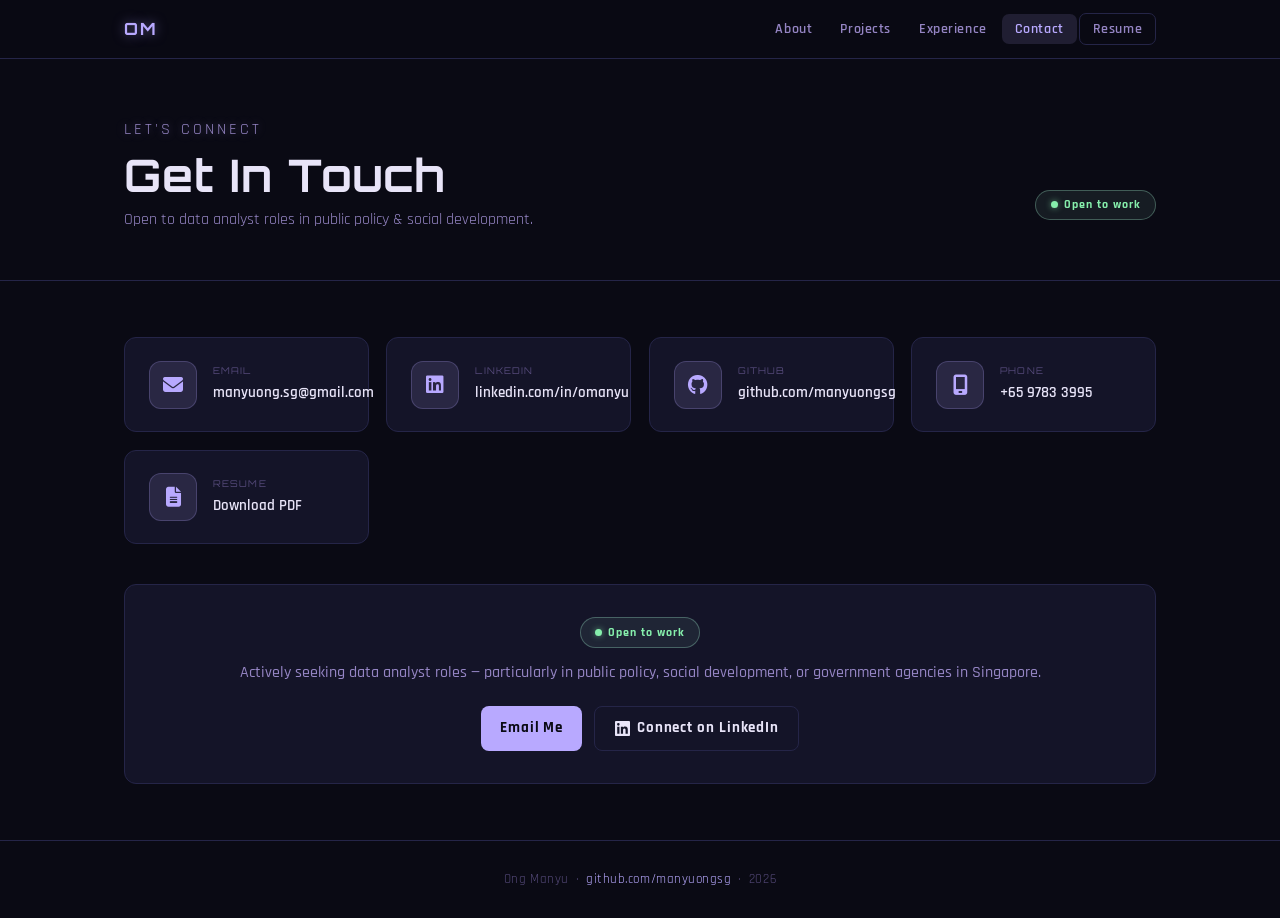
==== commit a94f7ddf: "updated icon" ====
--- a/contact.html
+++ b/contact.html
@@ -7,6 +7,7 @@
   <meta name="description" content="Get in touch with Ong Manyu — open to data analyst opportunities in Singapore." />
   <meta name="theme-color" content="#0e0b06" />
   <link rel="stylesheet" href="style.css" />
+  <link rel="stylesheet" href="https://cdnjs.cloudflare.com/ajax/libs/font-awesome/6.5.1/css/all.min.css" />
   <link rel="preconnect" href="https://fonts.googleapis.com" />
   <link href="https://fonts.googleapis.com/css2?family=Orbitron:wght@400;500;700;900&family=Rajdhani:wght@400;500;600;700&family=JetBrains+Mono:wght@400;500&display=swap" rel="stylesheet" />
 </head>
@@ -47,7 +48,7 @@
       <div class="contact-grid">
 
         <a href="mailto:manyuong.sg@gmail.com" class="contact-card">
-          <div class="contact-icon">✉️</div>
+          <div class="contact-icon"><i class="fa-solid fa-envelope"></i></div>
           <div>
             <p class="contact-label">Email</p>
             <p class="contact-value">manyuong.sg@gmail.com</p>
@@ -55,9 +56,7 @@
         </a>
 
         <a href="https://linkedin.com/in/omanyu" target="_blank" rel="noopener" class="contact-card">
-          <div class="contact-icon">
-            <svg width="22" height="22" viewBox="0 0 24 24" fill="currentColor"><path d="M20.447 20.452h-3.554v-5.569c0-1.328-.027-3.037-1.852-3.037-1.853 0-2.136 1.445-2.136 2.939v5.667H9.351V9h3.414v1.561h.046c.477-.9 1.637-1.85 3.37-1.85 3.601 0 4.267 2.37 4.267 5.455v6.286zM5.337 7.433a2.062 2.062 0 0 1-2.063-2.065 2.064 2.064 0 1 1 2.063 2.065zm1.782 13.019H3.555V9h3.564v11.452zM22.225 0H1.771C.792 0 0 .774 0 1.729v20.542C0 23.227.792 24 1.771 24h20.451C23.2 24 24 23.227 24 22.271V1.729C24 .774 23.2 0 22.222 0h.003z"/></svg>
-          </div>
+          <div class="contact-icon"><i class="fa-brands fa-linkedin"></i></div>
           <div>
             <p class="contact-label">LinkedIn</p>
             <p class="contact-value">linkedin.com/in/omanyu</p>
@@ -65,9 +64,7 @@
         </a>
 
         <a href="https://github.com/manyuongsg" target="_blank" rel="noopener" class="contact-card">
-          <div class="contact-icon">
-            <svg width="22" height="22" viewBox="0 0 24 24" fill="currentColor"><path d="M12 0C5.37 0 0 5.37 0 12c0 5.31 3.435 9.795 8.205 11.385.6.105.825-.255.825-.57 0-.285-.015-1.23-.015-2.235-3.015.555-3.795-.735-4.035-1.41-.135-.345-.72-1.41-1.23-1.695-.42-.225-1.02-.78-.015-.795.945-.015 1.62.87 1.845 1.23 1.08 1.815 2.805 1.305 3.495.99.105-.78.42-1.305.765-1.605-2.67-.3-5.46-1.335-5.46-5.925 0-1.305.465-2.385 1.23-3.225-.12-.3-.54-1.53.12-3.18 0 0 1.005-.315 3.3 1.23.96-.27 1.98-.405 3-.405s2.04.135 3 .405c2.295-1.56 3.3-1.23 3.3-1.23.66 1.65.24 2.88.12 3.18.765.84 1.23 1.905 1.23 3.225 0 4.605-2.805 5.625-5.475 5.925.435.375.81 1.095.81 2.22 0 1.605-.015 2.895-.015 3.3 0 .315.225.69.825.57A12.02 12.02 0 0 0 24 12c0-6.63-5.37-12-12-12z"/></svg>
-          </div>
+          <div class="contact-icon"><i class="fa-brands fa-github"></i></div>
           <div>
             <p class="contact-label">GitHub</p>
             <p class="contact-value">github.com/manyuongsg</p>
@@ -75,7 +72,7 @@
         </a>
 
         <a href="tel:+6597833995" class="contact-card">
-          <div class="contact-icon">📱</div>
+          <div class="contact-icon"><i class="fa-solid fa-mobile-screen"></i></div>
           <div>
             <p class="contact-label">Phone</p>
             <p class="contact-value">+65 9783 3995</p>
@@ -83,7 +80,7 @@
         </a>
 
         <a href="Ong_Manyu_Resume.pdf" target="_blank" rel="noopener" class="contact-card">
-          <div class="contact-icon">📄</div>
+          <div class="contact-icon"><i class="fa-solid fa-file-lines"></i></div>
           <div>
             <p class="contact-label">Resume</p>
             <p class="contact-value">Download PDF</p>
--- a/style.css
+++ b/style.css
@@ -373,7 +373,19 @@
   transition: border-color var(--transition), transform var(--transition), box-shadow var(--transition);
 }
 .info-card:hover { border-color: var(--accent); transform: translateX(4px); box-shadow: 0 0 14px rgba(184,169,255,0.1); }
-.info-icon { font-size: 1.2rem; flex-shrink: 0; }
+.info-icon {
+  flex-shrink: 0;
+  width: 40px;
+  height: 40px;
+  display: flex;
+  align-items: center;
+  justify-content: center;
+  background: var(--accent-glow);
+  border: 1px solid rgba(184,169,255,0.22);
+  border-radius: 10px;
+  color: var(--accent);
+  font-size: 1rem;
+}
 .info-label { font-family: 'Orbitron', sans-serif; font-size: 0.58rem; color: var(--text-dim); letter-spacing: 0.12em; text-transform: uppercase; margin-bottom: 0.1rem; }
 .info-value { font-size: 0.93rem; font-weight: 600; color: var(--text); font-family: 'Rajdhani', sans-serif; }
 
@@ -624,7 +636,19 @@
   transition: border-color var(--transition), transform var(--transition), box-shadow var(--transition);
 }
 .edu-card:hover { border-color: var(--accent); transform: translateY(-3px); box-shadow: 0 0 16px rgba(184,169,255,0.1); }
-.edu-icon { font-size: 1.4rem; flex-shrink: 0; }
+.edu-icon {
+  flex-shrink: 0;
+  width: 44px;
+  height: 44px;
+  display: flex;
+  align-items: center;
+  justify-content: center;
+  background: var(--accent-glow);
+  border: 1px solid rgba(184,169,255,0.22);
+  border-radius: 10px;
+  color: var(--accent);
+  font-size: 1.2rem;
+}
 .edu-card h3 { font-size: 0.9rem; font-weight: 700; margin-bottom: 0.2rem; line-height: 1.35; font-family: 'Rajdhani', sans-serif; letter-spacing: 0.02em; }
 .edu-org { color: var(--accent); font-size: 0.82rem; font-family: 'Rajdhani', sans-serif; font-weight: 600; }
 .edu-date { color: var(--text-dim); font-size: 0.62rem; margin-top: 0.15rem; font-family: 'Orbitron', sans-serif; letter-spacing: 0.04em; }
@@ -653,7 +677,19 @@
   transform: translateY(-3px);
   box-shadow: 0 0 20px rgba(184,169,255,0.15);
 }
-.contact-icon { font-size: 1.35rem; flex-shrink: 0; line-height: 1; }
+.contact-icon {
+  flex-shrink: 0;
+  width: 48px;
+  height: 48px;
+  display: flex;
+  align-items: center;
+  justify-content: center;
+  background: var(--accent-glow);
+  border: 1px solid rgba(184,169,255,0.22);
+  border-radius: 12px;
+  color: var(--accent);
+  font-size: 1.25rem;
+}
 .contact-label { font-family: 'Orbitron', sans-serif; font-size: 0.58rem; color: var(--text-dim); text-transform: uppercase; letter-spacing: 0.12em; margin-bottom: 0.15rem; }
 .contact-value { font-size: 0.93rem; font-weight: 600; color: var(--text); font-family: 'Rajdhani', sans-serif; }
 .contact-card:hover .contact-value { color: var(--accent); }
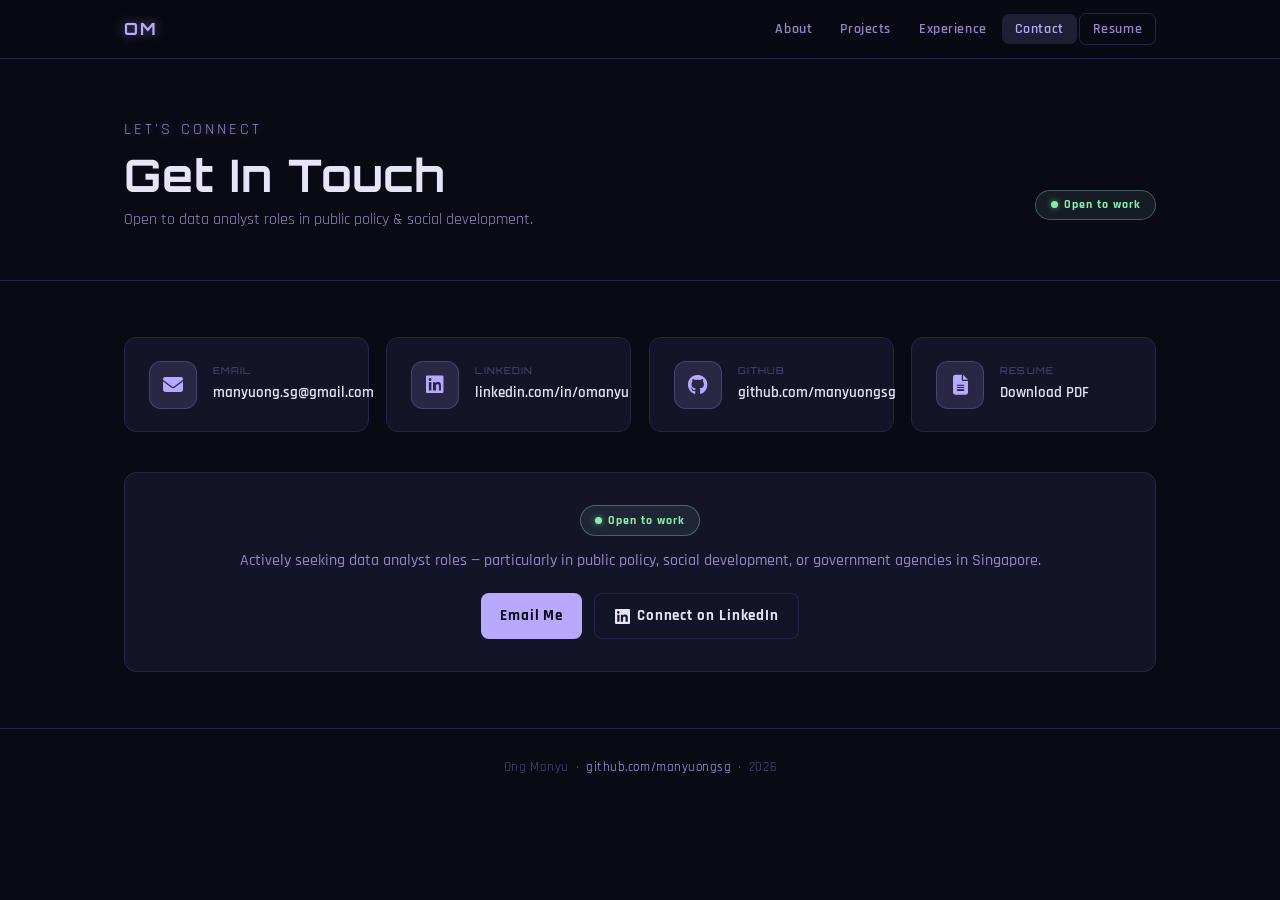
==== commit 3ecfdfb1: "Update contact.html removed contact number" ====
--- a/contact.html
+++ b/contact.html
@@ -71,15 +71,7 @@
           </div>
         </a>
 
-        <a href="tel:+6597833995" class="contact-card">
-          <div class="contact-icon"><i class="fa-solid fa-mobile-screen"></i></div>
-          <div>
-            <p class="contact-label">Phone</p>
-            <p class="contact-value">+65 9783 3995</p>
-          </div>
-        </a>
-
-        <a href="Ong_Manyu_Resume.pdf" target="_blank" rel="noopener" class="contact-card">
+<a href="Ong_Manyu_Resume.pdf" target="_blank" rel="noopener" class="contact-card">
           <div class="contact-icon"><i class="fa-solid fa-file-lines"></i></div>
           <div>
             <p class="contact-label">Resume</p>
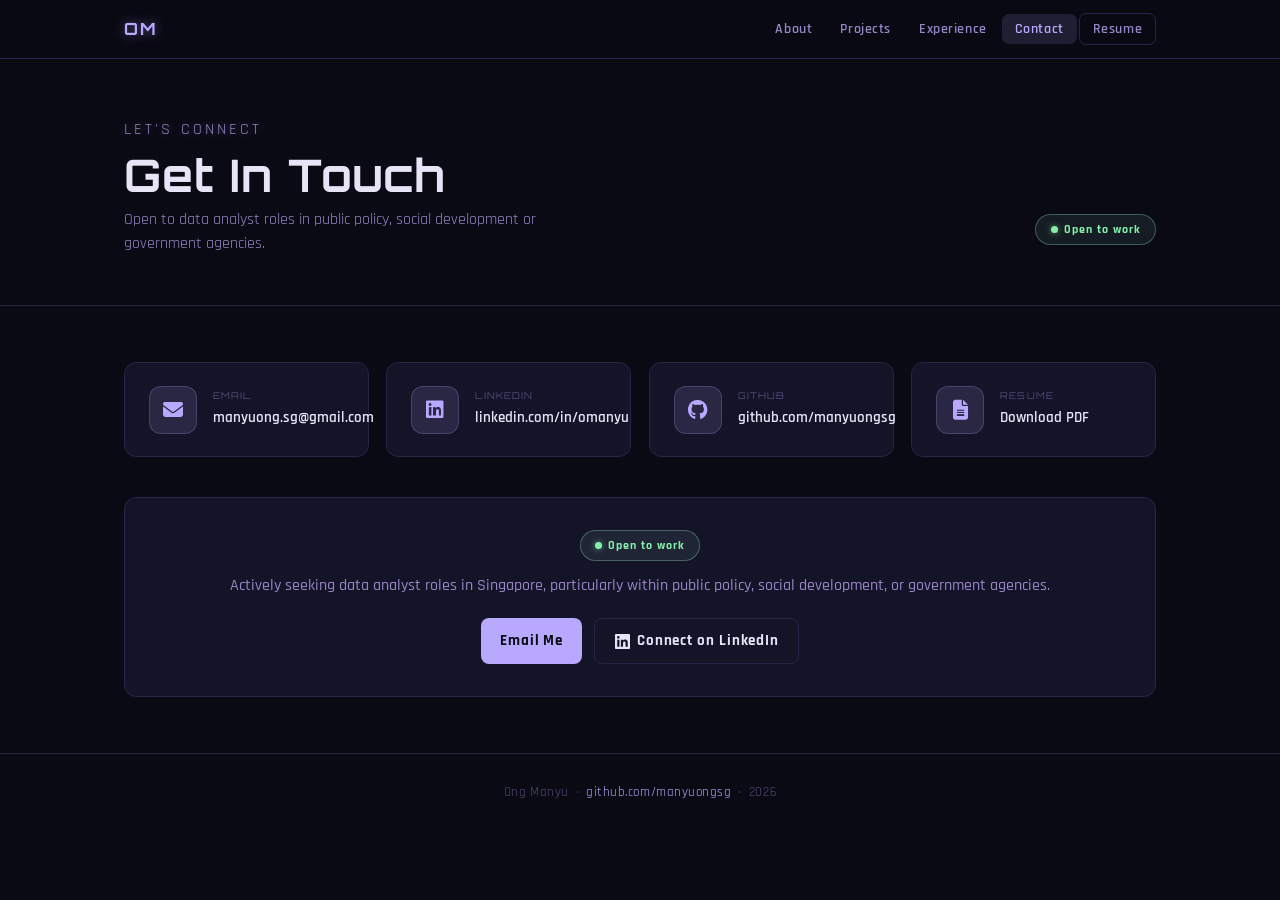
==== commit 4a65c3cc: "Minor Updates refinement on words" ====
--- a/contact.html
+++ b/contact.html
@@ -36,7 +36,7 @@
       <div>
         <p class="page-tag">Let's connect</p>
         <h1>Get In Touch</h1>
-        <p>Open to data analyst roles in public policy &amp; social development.</p>
+        <p>Open to data analyst roles in public policy, social development or government agencies.</p>
       </div>
       <div class="open-badge" style="align-self:flex-end;">Open to work</div>
     </div>
@@ -85,8 +85,7 @@
       <div class="contact-cta">
         <div class="open-badge">Open to work</div>
         <p>
-          Actively seeking data analyst roles — particularly in public policy,
-          social development, or government agencies in Singapore.
+          Actively seeking data analyst roles in Singapore, particularly within public policy, social development, or government agencies.
         </p>
         <div style="display:flex;gap:0.75rem;justify-content:center;flex-wrap:wrap;">
           <a href="mailto:manyuong.sg@gmail.com" class="btn btn-primary">Email Me</a>
--- a/style.css
+++ b/style.css
@@ -296,27 +296,49 @@
   text-shadow: 0 0 16px rgba(184,169,255,0.5);
 }
 
+/* Orbit container — positioned at ring centre, transform rotates out to orbit radius */
 .floating-tag {
   position: absolute;
+  top: 50%;
+  left: 50%;
+  /* Each tag's transform places it on the ring perimeter via:
+     translate(-50%,-50%) centres the element on the ring centre,
+     rotate(A) translateY(-R) moves it R px outward at angle A,
+     rotate(-A) keeps text upright. */
+  pointer-events: none; /* let the inner code handle clicks if needed */
+}
+/* The visual pill + float animation lives on the inner <code> */
+.floating-tag code {
+  display: block;
   background: var(--bg-card);
   border: 1px solid var(--border);
   border-radius: 8px;
   padding: 0.3rem 0.7rem;
-  font-size: 0.72rem;
-  color: var(--accent);
-  animation: float 4s ease-in-out infinite;
+  font-family: 'Orbitron', sans-serif;
+  font-size: 0.65rem;
+  letter-spacing: 0.06em;
+  color: var(--accent);
   white-space: nowrap;
   box-shadow: 0 0 10px rgba(184,169,255,0.1);
-}
-.floating-tag code { font-family: 'Orbitron', sans-serif; font-size: 0.65rem; letter-spacing: 0.06em; }
-.tag-1 { top: 8%;   left: -8%;  animation-delay: 0s; }
-.tag-2 { top: 22%;  right: -4%; animation-delay: 0.7s; }
-.tag-3 { bottom: 22%; left: -14%; animation-delay: 1.5s; }
-.tag-4 { bottom: 8%;  right: -6%; animation-delay: 2.2s; }
+  animation: float 4s ease-in-out infinite;
+  pointer-events: auto;
+}
+/* 5 tags at 72° intervals around ring (radius 130 px from ring centre) */
+.tag-1 { transform: translate(-50%,-50%) rotate(0deg)   translateY(-130px) rotate(0deg);   }
+.tag-2 { transform: translate(-50%,-50%) rotate(72deg)  translateY(-130px) rotate(-72deg);  }
+.tag-3 { transform: translate(-50%,-50%) rotate(144deg) translateY(-130px) rotate(-144deg); }
+.tag-4 { transform: translate(-50%,-50%) rotate(216deg) translateY(-130px) rotate(-216deg); }
+.tag-5 { transform: translate(-50%,-50%) rotate(288deg) translateY(-130px) rotate(-288deg); }
+/* Stagger float animation per tag */
+.tag-1 code { animation-delay: 0s;   }
+.tag-2 code { animation-delay: 0.7s; }
+.tag-3 code { animation-delay: 1.5s; }
+.tag-4 code { animation-delay: 2.2s; }
+.tag-5 code { animation-delay: 3.0s; }
 
 @keyframes float {
   0%, 100% { transform: translateY(0); }
-  50%       { transform: translateY(-9px); }
+  50%       { transform: translateY(-8px); }
 }
 
 /* =============================================
@@ -552,6 +574,95 @@
   transition: background var(--transition), transform var(--transition), box-shadow var(--transition);
 }
 .project-link:hover { background: var(--accent-glow); transform: translateY(-2px); box-shadow: 0 0 12px rgba(184,169,255,0.2); }
+
+/* =============================================
+   DEMO EMBED
+============================================= */
+.demo-embed {
+  margin: 1.25rem 0 0.5rem;
+}
+.demo-label {
+  font-family: 'Rajdhani', sans-serif;
+  font-weight: 700;
+  font-size: 0.82rem;
+  letter-spacing: 0.08em;
+  color: var(--accent);
+  text-transform: uppercase;
+  margin-bottom: 0.6rem;
+  display: flex;
+  align-items: center;
+  gap: 0.4rem;
+}
+.demo-preview {
+  position: relative;
+  width: 100%;
+  min-height: 300px;
+  border-radius: 10px;
+  overflow: hidden;
+  border: 1px solid rgba(184,169,255,0.25);
+  background: rgba(14,11,6,0.8);
+  display: flex;
+  align-items: center;
+  justify-content: center;
+}
+.demo-screenshot {
+  width: 100%;
+  height: 100%;
+  object-fit: cover;
+  position: absolute;
+  inset: 0;
+  display: block;
+  filter: brightness(0.45) saturate(0.7);
+  transition: filter 0.3s ease;
+}
+.demo-preview:hover .demo-screenshot {
+  filter: brightness(0.35) saturate(0.6);
+}
+.demo-overlay {
+  position: relative;
+  z-index: 2;
+  display: flex;
+  align-items: center;
+  justify-content: center;
+  width: 100%;
+  padding: 3rem 2rem;
+}
+.demo-overlay-inner {
+  display: flex;
+  flex-direction: column;
+  align-items: center;
+  gap: 0.5rem;
+  text-align: center;
+}
+.demo-play-icon {
+  font-size: 3.5rem;
+  color: var(--accent);
+  opacity: 0.9;
+  margin-bottom: 0.5rem;
+  filter: drop-shadow(0 0 18px rgba(184,169,255,0.5));
+  transition: transform 0.2s ease, filter 0.2s ease;
+}
+.demo-preview:hover .demo-play-icon {
+  transform: scale(1.08);
+  filter: drop-shadow(0 0 28px rgba(184,169,255,0.75));
+}
+.demo-overlay-title {
+  font-family: 'Rajdhani', sans-serif;
+  font-weight: 700;
+  font-size: 1.1rem;
+  color: var(--text);
+  letter-spacing: 0.05em;
+}
+.demo-overlay-sub {
+  font-family: 'JetBrains Mono', monospace;
+  font-size: 0.75rem;
+  color: var(--text-muted);
+  margin-bottom: 0.75rem;
+}
+.demo-launch-btn {
+  font-size: 0.82rem;
+  padding: 0.45rem 1.2rem;
+}
 
 /* =============================================
    TIMELINE
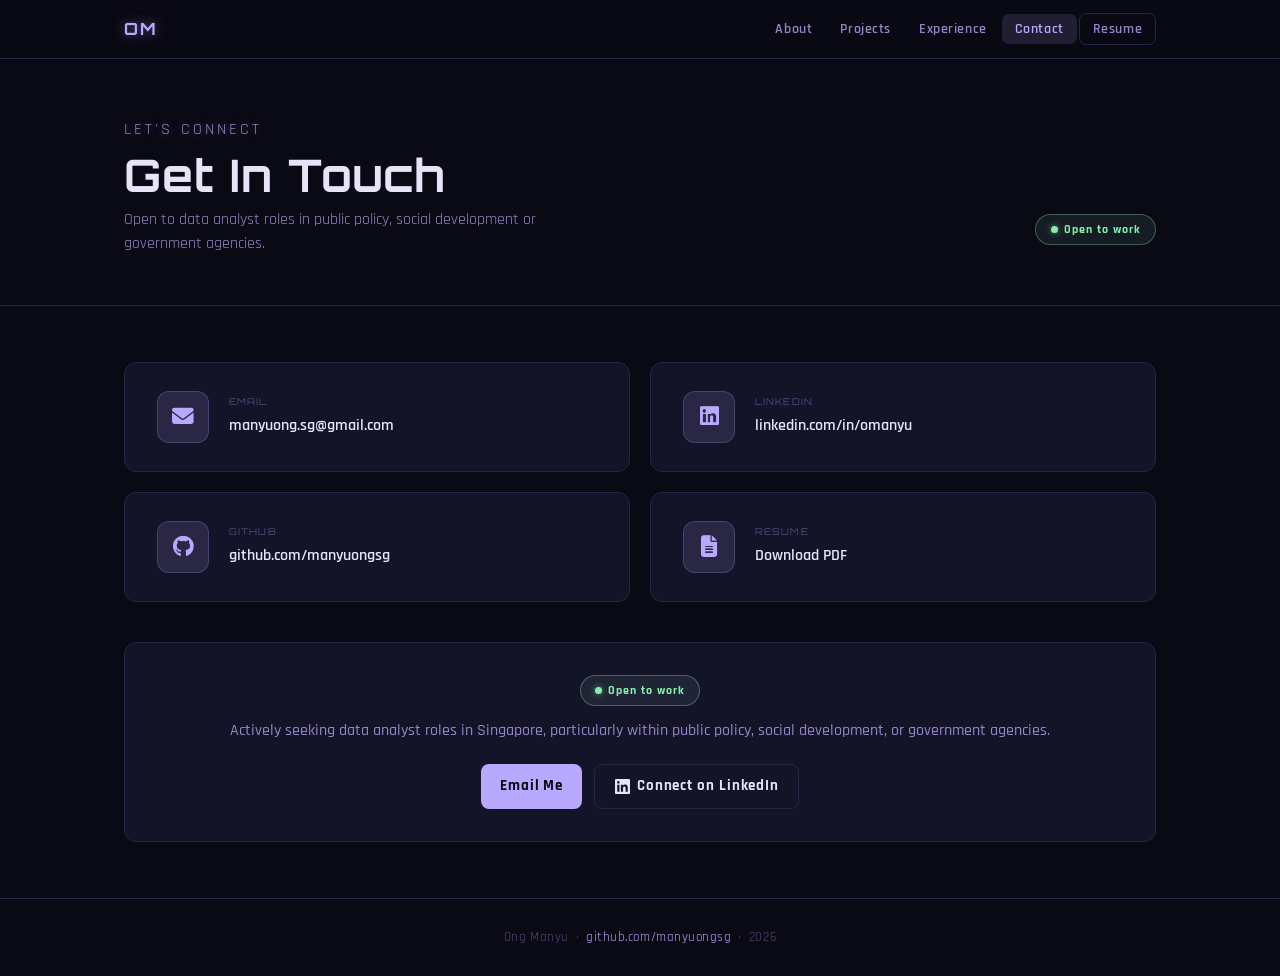
==== commit 37d33880: "updated styling" ====
--- a/contact.html
+++ b/contact.html
@@ -71,7 +71,7 @@
           </div>
         </a>
 
-<a href="Ong_Manyu_Resume.pdf" target="_blank" rel="noopener" class="contact-card">
+        <a href="Ong_Manyu_Resume.pdf" target="_blank" rel="noopener" class="contact-card">
           <div class="contact-icon"><i class="fa-solid fa-file-lines"></i></div>
           <div>
             <p class="contact-label">Resume</p>
--- a/style.css
+++ b/style.css
@@ -454,7 +454,7 @@
 ============================================= */
 .projects-grid {
   display: grid;
-  grid-template-columns: repeat(auto-fit, minmax(290px, 1fr));
+  grid-template-columns: repeat(auto-fit, minmax(360px, 1fr));
   gap: 1.25rem;
   padding: 2rem 0;
 }
@@ -769,17 +769,18 @@
 ============================================= */
 .contact-grid {
   display: grid;
-  grid-template-columns: repeat(auto-fit, minmax(240px, 1fr));
-  gap: 1.1rem;
+  grid-template-columns: repeat(auto-fit, minmax(400px, 1fr));
+  gap: 1.25rem;
 }
 .contact-card {
   display: flex;
   align-items: center;
-  gap: 1rem;
+  gap: 1.25rem;
   background: var(--bg-card);
   border: 1px solid var(--border);
   border-radius: var(--radius);
-  padding: 1.4rem 1.5rem;
+  padding: 1.75rem 2rem;
+  min-height: 96px;
   transition: border-color var(--transition), transform var(--transition), box-shadow var(--transition);
   color: var(--text);
 }
@@ -790,8 +791,8 @@
 }
 .contact-icon {
   flex-shrink: 0;
-  width: 48px;
-  height: 48px;
+  width: 52px;
+  height: 52px;
   display: flex;
   align-items: center;
   justify-content: center;
@@ -799,10 +800,10 @@
   border: 1px solid rgba(184,169,255,0.22);
   border-radius: 12px;
   color: var(--accent);
-  font-size: 1.25rem;
-}
-.contact-label { font-family: 'Orbitron', sans-serif; font-size: 0.58rem; color: var(--text-dim); text-transform: uppercase; letter-spacing: 0.12em; margin-bottom: 0.15rem; }
-.contact-value { font-size: 0.93rem; font-weight: 600; color: var(--text); font-family: 'Rajdhani', sans-serif; }
+  font-size: 1.35rem;
+}
+.contact-label { font-family: 'Orbitron', sans-serif; font-size: 0.58rem; color: var(--text-dim); text-transform: uppercase; letter-spacing: 0.12em; margin-bottom: 0.2rem; }
+.contact-value { font-size: 1rem; font-weight: 600; color: var(--text); font-family: 'Rajdhani', sans-serif; }
 .contact-card:hover .contact-value { color: var(--accent); }
 
 .contact-cta {
